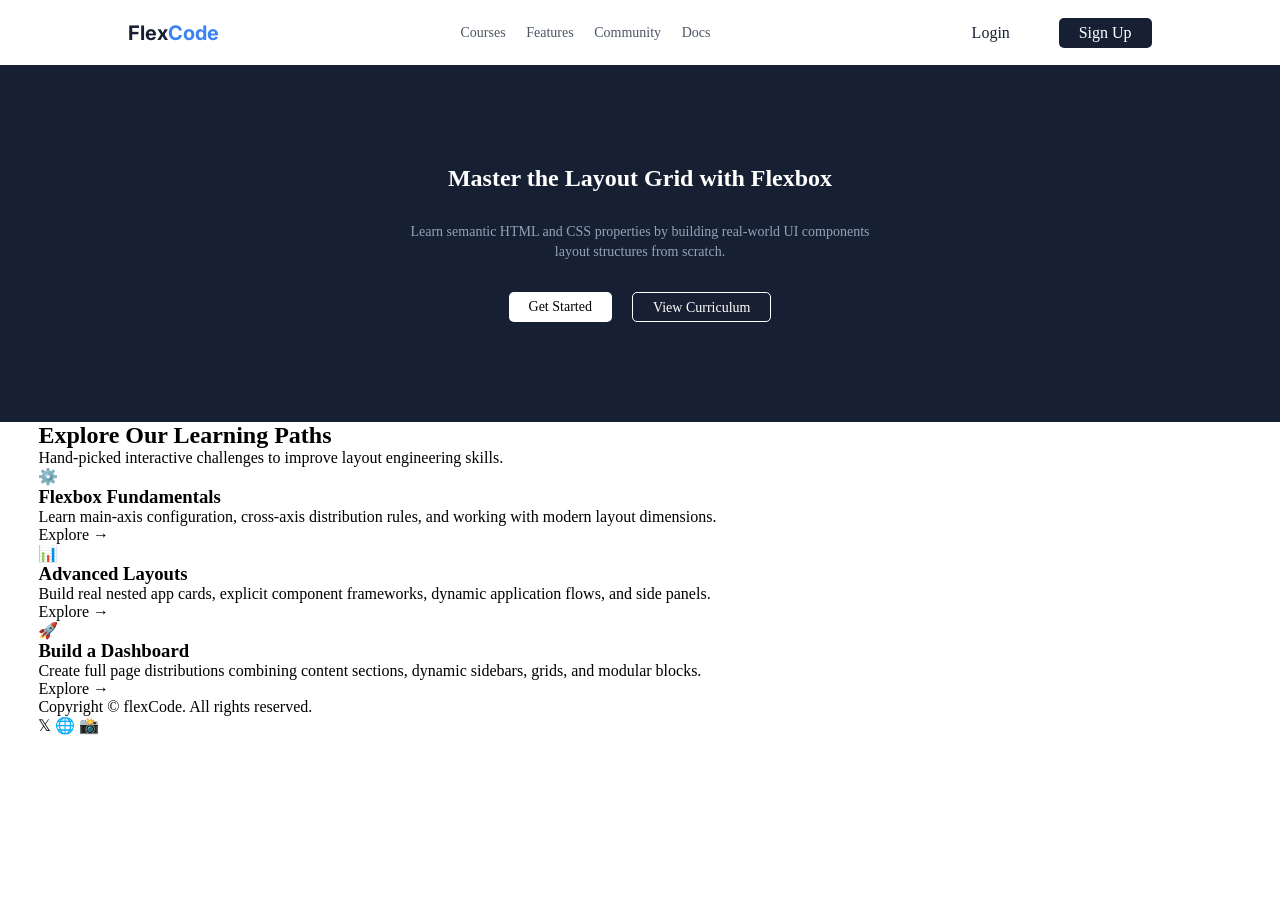
==== css-flexhw/index.html @ 9a3589bf "add task with flex" ====
<!DOCTYPE html>
<html lang="en">
<head>
    <meta charset="UTF-8">
    <meta name="viewport" content="width=device-width, initial-scale=1.0">
    <link rel="preconnect" href="https://fonts.googleapis.com">
    <link rel="preconnect" href="https://fonts.gstatic.com" crossorigin>
    <link href="https://fonts.googleapis.com/css2?family=Inter:wght@400;500;600;700&display=swap" rel="stylesheet">
    <link rel="stylesheet" href="style.css">
    <title>Document</title>
</head>
<body>
    <header>
        <div class="container nav-container">
            <a class="nav-logo">Flex<span>Code</span></a>
            <nav class="nav">
                <a href="#">Courses</a>
                <a href="#">Features</a>
                <a href="#">Community</a>
                <a href="#">Docs</a>
            </nav>
            <div class="auth-buttons">
                <a href="#" class="btn login-btn">Login</a>
                <a href="#" class="btn signup-btn">Sign Up</a>
            </div>
        </div>
    </header>

    <main>
        <section class="container welcome-container">
            <h1 class="welcome-title">
                Master the Layout Grid with Flexbox
            </h1>
            <p class="welcome-description">
                Learn semantic HTML and CSS properties by building real-world UI components layout structures from scratch.
            </p>
            <div class="welcome-buttons">
                <a href="#" class="btn get-started-btn">Get Started</a>
                <a href="#" class="btn view-btn">View Curriculum</a>
            </div>
        </section>

        <section class="container">
            <h2>
                Explore Our Learning Paths
            </h2>
            <p>
                Hand-picked interactive challenges to improve layout engineering skills.
            </p>
            <div class="cards-container">
                <article class="card">
                    <span class="card-icon">⚙️</span>
                    <h3 class="card-title">Flexbox Fundamentals</h3>
                    <p class="card-description">
                        Learn main-axis configuration, cross-axis distribution rules, and working with modern layout dimensions.
                    </p>
                    <a href="#" class="card-link">Explore →</a>
                </article>
                <article class="card">
                    <span class="card-icon">📊</span>
                    <h3 class="card-title">Advanced Layouts</h3>
                    <p class="card-description">
                        Build real nested app cards, explicit component frameworks, dynamic application flows, and side panels.
                    </p>
                    <a href="#" class="card-link">Explore →</a>
                </article>
                <article class="card">
                    <span class="card-icon">🚀</span>
                    <h3 class="card-title">Build a Dashboard</h3>
                    <p class="card-description">
                        Create full page distributions combining content sections, dynamic sidebars, grids, and modular blocks.
                    </p>
                    <a href="#" class="card-link">Explore →</a>
                </article>
            </div>
        </section>
    </main>

    <footer>
        <div class="container">
            <p>Copyright © flexCode. All rights reserved.</p>
            <div class="footer-links">
                <a href="#">𝕏</a>
                <a href="#">🌐</a>
                <a href="#">📸</a>
            </div>
        </div>
    </footer>
</body>
</html>
---- css-flexhw/style.css ----
/* Clean styles */
* {
    margin: 0;
    padding: 0;
    box-sizing: border-box;
}

html {
    scroll-behavior: smooth;
}

a {
    color: inherit;
    text-decoration: none;
}

:root {
    --dark-blue: #172033;
    --blue: #3b82f6;
    --nav-text-color: #4b5563;
    --text-color: #94a3b8;

    --desktop-with: 1100px;
}

.btn {
    border-radius: 5px;
    height: 30px;
    line-height: 30px;
    padding: 0 20px;
    text-align: center;
    white-space: nowrap;
}

a {
    transition: 0.1s;
    cursor: pointer;
}

a:active {
    transform: scale(0.95);
}

.container {
    width: 100%;
    margin: 0 auto;
    padding: 0 3%;
}

/* Header */
.nav-container {
    display: flex;
    justify-content: space-between;
    align-items: center;
    height: 65px;
    gap: 20px;
    max-width: var(--desktop-with);
}

.nav-logo {
    font-family: 'Inter', sans-serif;
    font-weight: 700;
    font-size: 20px;
    color: var(--dark-blue);
    
}

.nav-logo span {
    color: var(--blue);
}

.nav {
    display: flex;
    justify-content: space-between;
    width: 250px;
    gap: 10px;
}

.nav a {
    color: var(--nav-text-color);
    font-size: 14px;
}

.nav a:hover {
    text-decoration: underline;
}

.auth-buttons {
    display: flex;
    justify-content: space-between;
    width: 200px;
    gap: 10px
}

.login-btn {
    color: var(--dark-blue);
    transition: background-color 0.3s ease;
}

.login-btn:hover {
    background-color: #94a3b8;
}

.signup-btn {
    background-color: var(--dark-blue);
    color: #fff;
}

/* Main */
.welcome-container {
    background-color: var(--dark-blue);
    text-align: center;
    padding-top: 100px;
    padding-bottom: 100px;
}

.welcome-title {
    color: white;
    margin-bottom: 30px;
}

.welcome-description {
    color: var(--text-color);
    max-width: 475px;
    margin: 0 auto;
    margin-bottom: 30px;
    font-size: 14px;
    line-height: 20px;
}

.welcome-buttons {
    display: flex;
    justify-content: center;
    gap: 20px;
    font-size: 14px;
}

.get-started-btn {
    background-color: white;
}

.view-btn {
    border: white solid 1px;
    color: white;
}
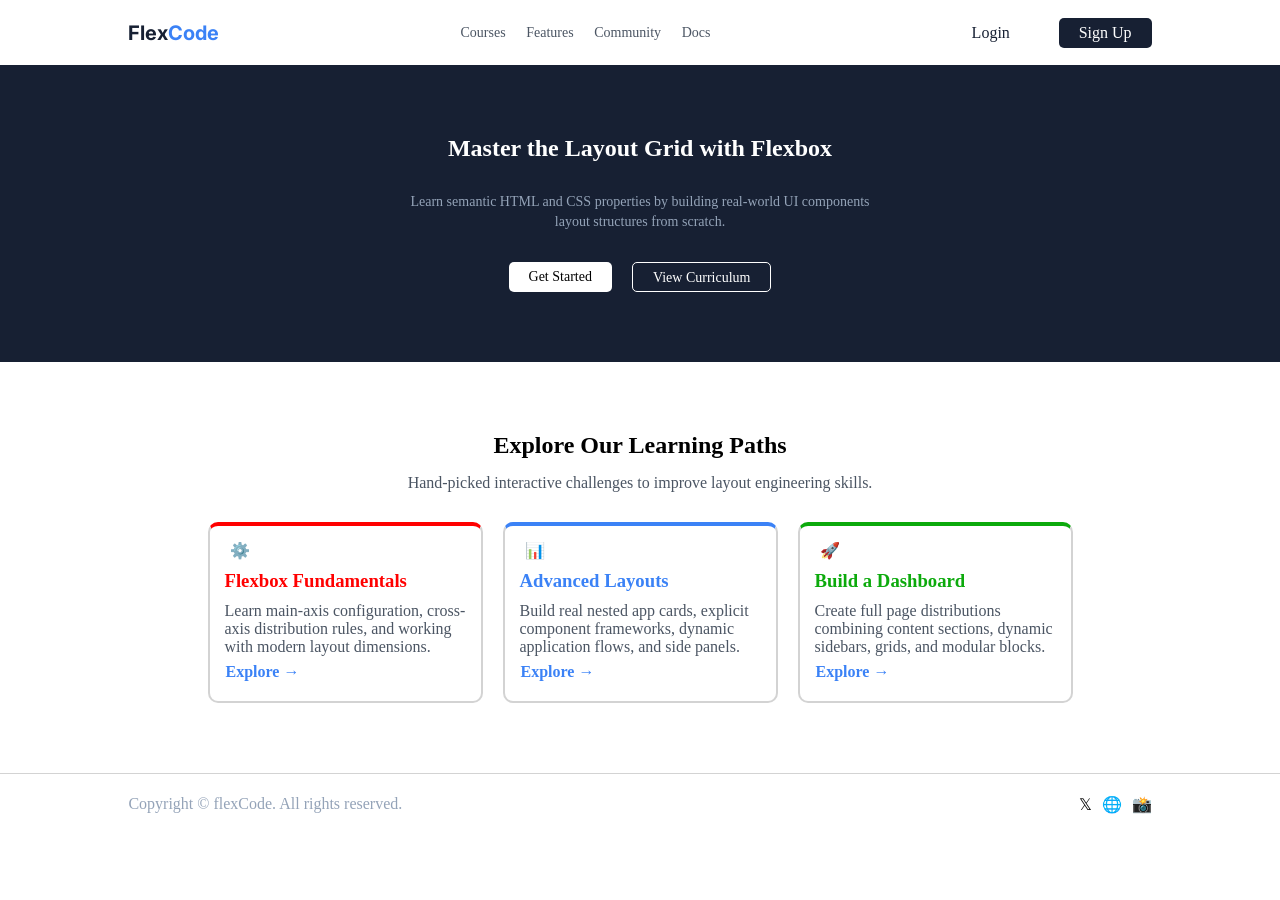
==== commit c85f8cda: "completed task flexhw" ====
--- a/css-flexhw/index.html
+++ b/css-flexhw/index.html
@@ -11,19 +11,22 @@
 </head>
 <body>
     <header>
-        <div class="container nav-container">
-            <a class="nav-logo">Flex<span>Code</span></a>
-            <nav class="nav">
-                <a href="#">Courses</a>
-                <a href="#">Features</a>
-                <a href="#">Community</a>
-                <a href="#">Docs</a>
-            </nav>
-            <div class="auth-buttons">
-                <a href="#" class="btn login-btn">Login</a>
-                <a href="#" class="btn signup-btn">Sign Up</a>
+        <div class="fixed-element">
+            <div class="container nav-container">
+                <a class="nav-logo">Flex<span>Code</span></a>
+                <nav class="nav">
+                    <a href="#">Courses</a>
+                    <a href="#">Features</a>
+                    <a href="#">Community</a>
+                    <a href="#">Docs</a>
+                </nav>
+                <div class="auth-buttons">
+                    <a href="#" class="btn login-btn">Login</a>
+                    <a href="#" class="btn signup-btn">Sign Up</a>
+                </div>
             </div>
         </div>
+
     </header>
 
     <main>
@@ -40,11 +43,11 @@
             </div>
         </section>
 
-        <section class="container">
-            <h2>
+        <section class="container paths-container">
+            <h2 class="paths-container-title">
                 Explore Our Learning Paths
             </h2>
-            <p>
+            <p class="paths-container-description">
                 Hand-picked interactive challenges to improve layout engineering skills.
             </p>
             <div class="cards-container">
@@ -54,7 +57,7 @@
                     <p class="card-description">
                         Learn main-axis configuration, cross-axis distribution rules, and working with modern layout dimensions.
                     </p>
-                    <a href="#" class="card-link">Explore →</a>
+                    <a href="#" class="btn card-link">Explore →</a>
                 </article>
                 <article class="card">
                     <span class="card-icon">📊</span>
@@ -62,7 +65,7 @@
                     <p class="card-description">
                         Build real nested app cards, explicit component frameworks, dynamic application flows, and side panels.
                     </p>
-                    <a href="#" class="card-link">Explore →</a>
+                    <a href="#" class="btn card-link">Explore →</a>
                 </article>
                 <article class="card">
                     <span class="card-icon">🚀</span>
@@ -70,19 +73,19 @@
                     <p class="card-description">
                         Create full page distributions combining content sections, dynamic sidebars, grids, and modular blocks.
                     </p>
-                    <a href="#" class="card-link">Explore →</a>
+                    <a href="#" class="btn card-link">Explore →</a>
                 </article>
             </div>
         </section>
     </main>
 
     <footer>
-        <div class="container">
-            <p>Copyright © flexCode. All rights reserved.</p>
+        <div class="container footer-container">
+            <p class="footer-description">Copyright © flexCode. All rights reserved.</p>
             <div class="footer-links">
-                <a href="#">𝕏</a>
-                <a href="#">🌐</a>
-                <a href="#">📸</a>
+                <a href="#" class="footer-link">𝕏</a>
+                <a href="#" class="footer-link">🌐</a>
+                <a href="#" class="footer-link">📸</a>
             </div>
         </div>
     </footer>
--- a/css-flexhw/style.css
+++ b/css-flexhw/style.css
@@ -19,8 +19,10 @@
     --blue: #3b82f6;
     --nav-text-color: #4b5563;
     --text-color: #94a3b8;
+    --green: rgb(12, 170, 12);
 
     --desktop-with: 1100px;
+    --header-heidht: 65px;
 }
 
 .btn {
@@ -48,11 +50,22 @@
 }
 
 /* Header */
+.fixed-element {
+    width: 100%;
+    position: fixed;
+    margin-top: calc(var(--header-heidht)*-1);
+    left: 50%;
+    transform: translateX(-50%);
+    background-color: white;
+    border-bottom: var(--dark-blue) solid 1px;
+    z-index: 1;
+}
+
 .nav-container {
     display: flex;
     justify-content: space-between;
     align-items: center;
-    height: 65px;
+    height: var(--header-heidht);
     gap: 20px;
     max-width: var(--desktop-with);
 }
@@ -83,6 +96,11 @@
 
 .nav a:hover {
     text-decoration: underline;
+    transform: translateY(-3px);
+}
+
+.nav a:active {
+    transform: scale(0.95);
 }
 
 .auth-buttons {
@@ -108,10 +126,11 @@
 
 /* Main */
 .welcome-container {
+    margin-top: 65px;
     background-color: var(--dark-blue);
     text-align: center;
-    padding-top: 100px;
-    padding-bottom: 100px;
+    padding-top: 70px;
+    padding-bottom: 70px;
 }
 
 .welcome-title {
@@ -143,3 +162,154 @@
     border: white solid 1px;
     color: white;
 }
+
+.paths-container {
+    margin-top: 70px;
+    margin-bottom: 70px;
+}
+
+.paths-container-title {
+    text-align: center;
+}
+
+.paths-container-description {
+    text-align: center;
+    margin: 15px 0 30px 0;
+    color: var(--nav-text-color);
+}
+
+.cards-container {
+    display: flex;
+    justify-content: center;
+    gap: 20px;
+    max-width: 1000px;
+    margin: 0 auto;
+    flex-wrap: wrap;
+}
+
+.card {
+    border: lightgrey solid 2px;
+    position: relative;
+    border-radius: 10px;
+    padding: 15px;
+    width: 275px;
+    flex-shrink: 0;
+    transition: 0.3s;
+}
+
+.card:hover {
+    margin-top: -5px;
+    margin-bottom: 5px;
+}
+
+.card-description {
+    color: var(--nav-text-color);
+}
+
+.card-link {
+    color: var(--blue);
+    font-weight: 600;
+    display: inline-block;
+    border: white solid 1px;
+    padding: 0 5px;
+    position: relative;
+    left: -5px;
+}
+
+.card-link:hover {
+    border: lightgray solid 1px;
+}
+
+.card-icon {
+    display: block;
+    margin-bottom: 10px;
+}
+
+.card-icon::before {
+    content: "";
+    display: inline-block;
+    width: 5px;
+}
+
+.card-title {
+    margin-bottom: 10px;
+}
+
+.card:nth-child(3n+1) {
+    border-top-color: red;
+    border-top-width: 4px;
+}
+
+.card:nth-child(3n+1) .card-title {
+    color: red;
+}
+
+.card:nth-child(3n+2) {
+    border-top-color: var(--blue);
+    border-top-width: 4px;
+}
+
+.card:nth-child(3n+2) .card-title {
+    color: var(--blue);
+}
+
+.card:nth-child(3n+3) {
+    border-top-color: var(--green);
+    border-top-width: 4px;
+}
+
+.card:nth-child(3n+3) .card-title {
+    color: var(--green);
+}
+
+/* FOOTER */
+footer {
+    border-top: lightgray 1px solid;
+}
+
+.footer-container {
+    display: flex;
+    height: 60px;
+    gap: 20px;
+    justify-content: space-between;
+    align-items: center;
+    max-width: var(--desktop-with);
+}
+
+.footer-description {
+    color: var(--text-color);
+}
+
+.footer-links {
+    display: flex;
+    gap: 10px;
+    align-items: baseline;
+}
+
+.footer-link {
+    position: relative;
+    transition: transform 0.3s ease;
+}
+
+.footer-link:hover {
+    transform: translateY(-3px);
+}
+
+/* RESPONSIVE DESIGN*/
+
+@media screen and (width <= 600px){
+    
+    .nav-container {
+        flex-wrap: wrap;
+        justify-content: space-between;
+        row-gap: 2px;
+    }
+
+    .nav {
+        order: 1;
+        width: 100%;
+        margin: 0 50px;
+        gap: 20px;
+        justify-content: center;
+    }
+}
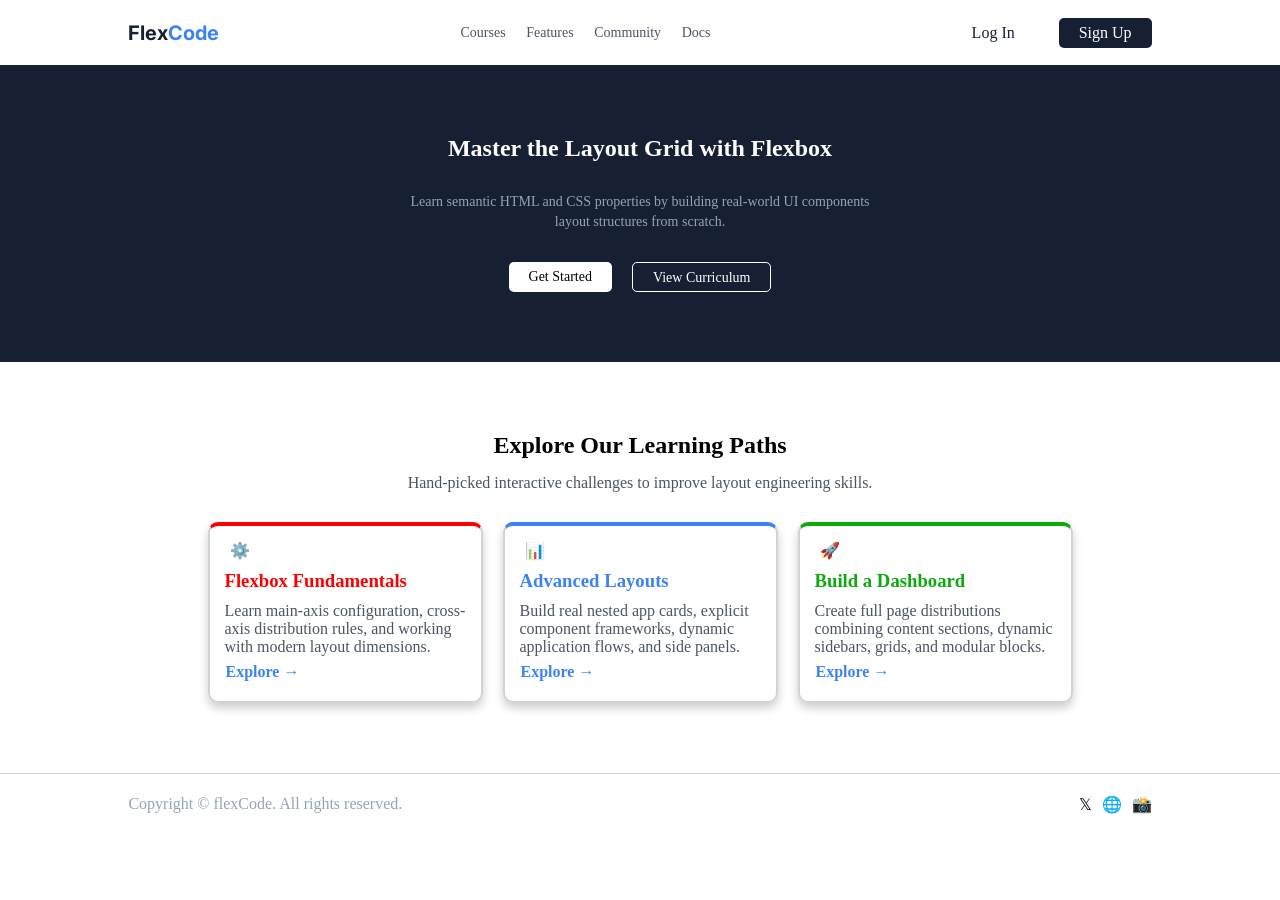
==== commit 6c51c9c8: "added box-sgadows" ====
--- a/css-flexhw/index.html
+++ b/css-flexhw/index.html
@@ -21,7 +21,7 @@
                     <a href="#">Docs</a>
                 </nav>
                 <div class="auth-buttons">
-                    <a href="#" class="btn login-btn">Login</a>
+                    <a href="#" class="btn login-btn">Log In</a>
                     <a href="#" class="btn signup-btn">Sign Up</a>
                 </div>
             </div>
--- a/css-flexhw/style.css
+++ b/css-flexhw/style.css
@@ -195,6 +195,7 @@
     width: 275px;
     flex-shrink: 0;
     transition: 0.3s;
+    box-shadow: 0 5px 10px rgba(0, 0, 0, 0.2);
 }
 
 .card:hover {
